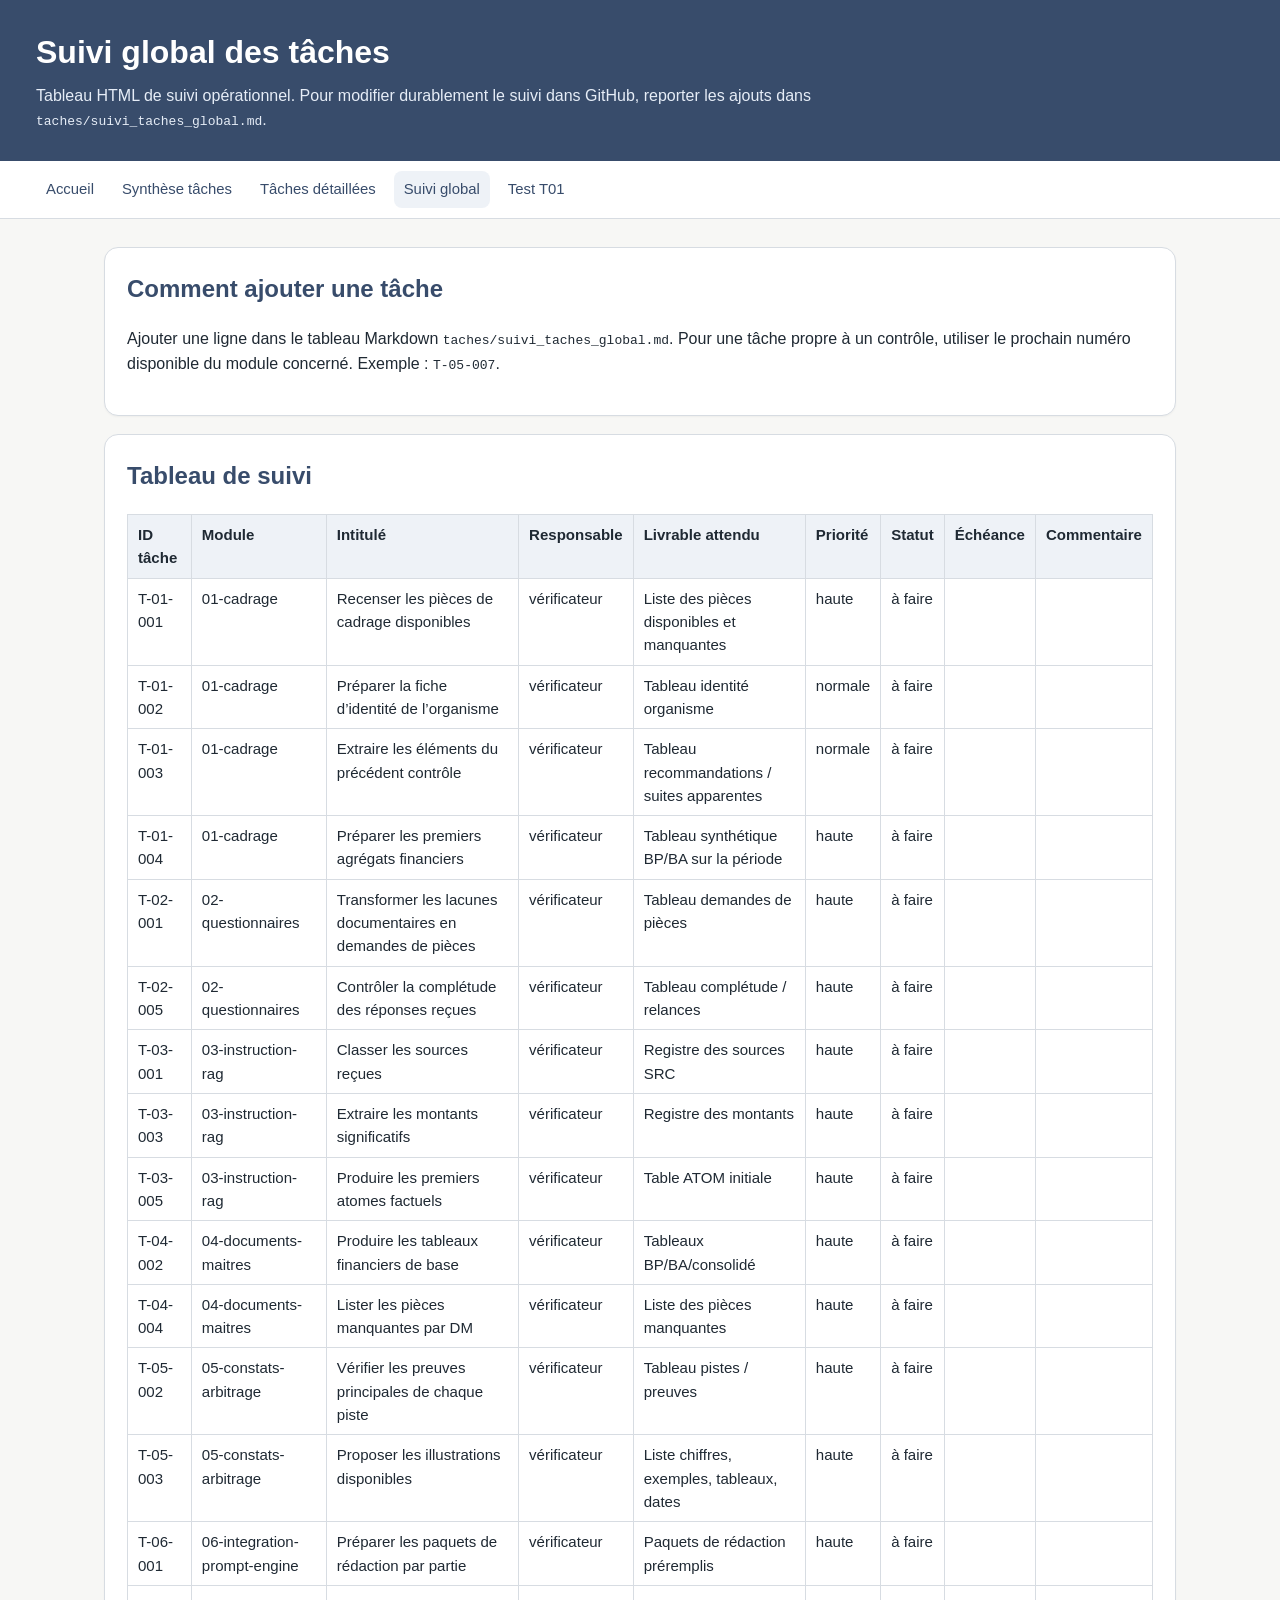
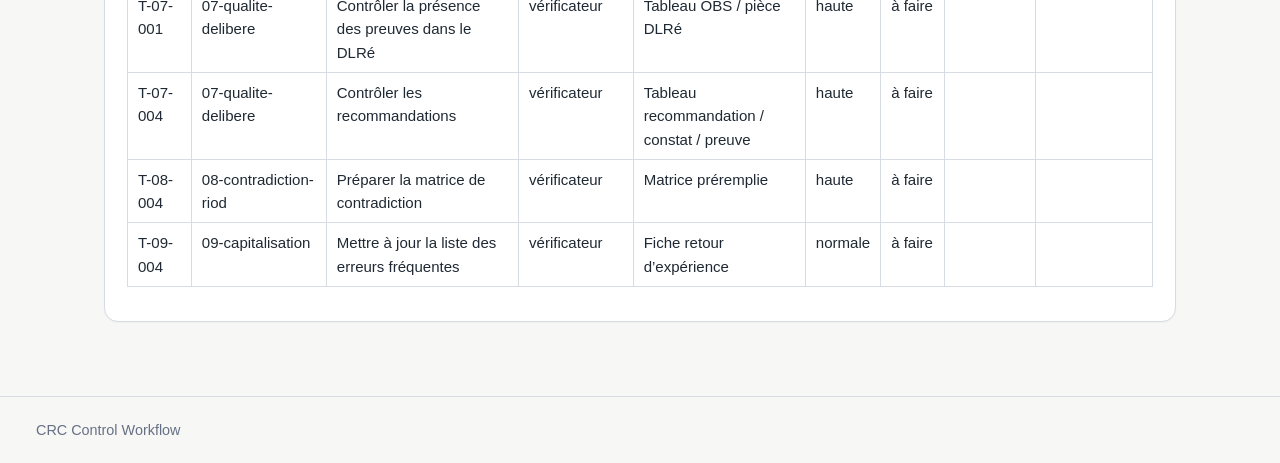
==== web/taches-suivi.html @ cb85615e "Ajoute une page HTML de suivi global des tâches" ====
<!doctype html>
<html lang="fr">
<head>
  <meta charset="utf-8">
  <meta name="viewport" content="width=device-width, initial-scale=1">
  <title>Suivi global des tâches</title>
  <link rel="stylesheet" href="../assets/css/style.css">
</head>
<body>
<header>
  <h1>Suivi global des tâches</h1>
  <p>Tableau HTML de suivi opérationnel. Pour modifier durablement le suivi dans GitHub, reporter les ajouts dans <code>taches/suivi_taches_global.md</code>.</p>
</header>
<nav>
  <a href="../index.html">Accueil</a>
  <a href="taches.html">Synthèse tâches</a>
  <a href="taches-detail.html">Tâches détaillées</a>
  <a class="active" href="taches-suivi.html">Suivi global</a>
  <a href="tests-t01.html">Test T01</a>
</nav>
<main>
<section class="card">
  <h2>Comment ajouter une tâche</h2>
  <p>Ajouter une ligne dans le tableau Markdown <code>taches/suivi_taches_global.md</code>. Pour une tâche propre à un contrôle, utiliser le prochain numéro disponible du module concerné. Exemple : <code>T-05-007</code>.</p>
</section>
<section class="card">
  <h2>Tableau de suivi</h2>
  <table>
    <tr><th>ID tâche</th><th>Module</th><th>Intitulé</th><th>Responsable</th><th>Livrable attendu</th><th>Priorité</th><th>Statut</th><th>Échéance</th><th>Commentaire</th></tr>
    <tr><td>T-01-001</td><td>01-cadrage</td><td>Recenser les pièces de cadrage disponibles</td><td>vérificateur</td><td>Liste des pièces disponibles et manquantes</td><td>haute</td><td>à faire</td><td></td><td></td></tr>
    <tr><td>T-01-002</td><td>01-cadrage</td><td>Préparer la fiche d’identité de l’organisme</td><td>vérificateur</td><td>Tableau identité organisme</td><td>normale</td><td>à faire</td><td></td><td></td></tr>
    <tr><td>T-01-003</td><td>01-cadrage</td><td>Extraire les éléments du précédent contrôle</td><td>vérificateur</td><td>Tableau recommandations / suites apparentes</td><td>normale</td><td>à faire</td><td></td><td></td></tr>
    <tr><td>T-01-004</td><td>01-cadrage</td><td>Préparer les premiers agrégats financiers</td><td>vérificateur</td><td>Tableau synthétique BP/BA sur la période</td><td>haute</td><td>à faire</td><td></td><td></td></tr>
    <tr><td>T-02-001</td><td>02-questionnaires</td><td>Transformer les lacunes documentaires en demandes de pièces</td><td>vérificateur</td><td>Tableau demandes de pièces</td><td>haute</td><td>à faire</td><td></td><td></td></tr>
    <tr><td>T-02-005</td><td>02-questionnaires</td><td>Contrôler la complétude des réponses reçues</td><td>vérificateur</td><td>Tableau complétude / relances</td><td>haute</td><td>à faire</td><td></td><td></td></tr>
    <tr><td>T-03-001</td><td>03-instruction-rag</td><td>Classer les sources reçues</td><td>vérificateur</td><td>Registre des sources SRC</td><td>haute</td><td>à faire</td><td></td><td></td></tr>
    <tr><td>T-03-003</td><td>03-instruction-rag</td><td>Extraire les montants significatifs</td><td>vérificateur</td><td>Registre des montants</td><td>haute</td><td>à faire</td><td></td><td></td></tr>
    <tr><td>T-03-005</td><td>03-instruction-rag</td><td>Produire les premiers atomes factuels</td><td>vérificateur</td><td>Table ATOM initiale</td><td>haute</td><td>à faire</td><td></td><td></td></tr>
    <tr><td>T-04-002</td><td>04-documents-maitres</td><td>Produire les tableaux financiers de base</td><td>vérificateur</td><td>Tableaux BP/BA/consolidé</td><td>haute</td><td>à faire</td><td></td><td></td></tr>
    <tr><td>T-04-004</td><td>04-documents-maitres</td><td>Lister les pièces manquantes par DM</td><td>vérificateur</td><td>Liste des pièces manquantes</td><td>haute</td><td>à faire</td><td></td><td></td></tr>
    <tr><td>T-05-002</td><td>05-constats-arbitrage</td><td>Vérifier les preuves principales de chaque piste</td><td>vérificateur</td><td>Tableau pistes / preuves</td><td>haute</td><td>à faire</td><td></td><td></td></tr>
    <tr><td>T-05-003</td><td>05-constats-arbitrage</td><td>Proposer les illustrations disponibles</td><td>vérificateur</td><td>Liste chiffres, exemples, tableaux, dates</td><td>haute</td><td>à faire</td><td></td><td></td></tr>
    <tr><td>T-06-001</td><td>06-integration-prompt-engine</td><td>Préparer les paquets de rédaction par partie</td><td>vérificateur</td><td>Paquets de rédaction préremplis</td><td>haute</td><td>à faire</td><td></td><td></td></tr>
    <tr><td>T-07-001</td><td>07-qualite-delibere</td><td>Contrôler la présence des preuves dans le DLRé</td><td>vérificateur</td><td>Tableau OBS / pièce DLRé</td><td>haute</td><td>à faire</td><td></td><td></td></tr>
    <tr><td>T-07-004</td><td>07-qualite-delibere</td><td>Contrôler les recommandations</td><td>vérificateur</td><td>Tableau recommandation / constat / preuve</td><td>haute</td><td>à faire</td><td></td><td></td></tr>
    <tr><td>T-08-004</td><td>08-contradiction-riod</td><td>Préparer la matrice de contradiction</td><td>vérificateur</td><td>Matrice préremplie</td><td>haute</td><td>à faire</td><td></td><td></td></tr>
    <tr><td>T-09-004</td><td>09-capitalisation</td><td>Mettre à jour la liste des erreurs fréquentes</td><td>vérificateur</td><td>Fiche retour d’expérience</td><td>normale</td><td>à faire</td><td></td><td></td></tr>
  </table>
</section>
</main>
<footer>CRC Control Workflow</footer>
</body>
</html>
---- assets/css/style.css ----
:root {
  --bg: #f7f7f5;
  --panel: #ffffff;
  --ink: #1f2933;
  --muted: #667085;
  --line: #d7dce2;
  --accent: #384c6b;
  --accent-2: #eef2f7;
  --code: #0f172a;
}

* { box-sizing: border-box; }

body {
  margin: 0;
  font-family: Arial, Helvetica, sans-serif;
  background: var(--bg);
  color: var(--ink);
  line-height: 1.55;
}

header {
  background: var(--accent);
  color: white;
  padding: 28px 36px;
}

header h1 { margin: 0 0 6px 0; font-size: 2rem; }
header p { margin: 0; max-width: 980px; color: #e6edf7; }

nav {
  background: #ffffff;
  border-bottom: 1px solid var(--line);
  padding: 10px 36px;
  display: flex;
  flex-wrap: wrap;
  gap: 8px;
  position: sticky;
  top: 0;
  z-index: 10;
}

nav a {
  color: var(--accent);
  text-decoration: none;
  padding: 7px 10px;
  border-radius: 8px;
  font-size: 0.93rem;
}

nav a:hover, nav a.active { background: var(--accent-2); }

main {
  max-width: 1120px;
  margin: 0 auto;
  padding: 28px 24px 56px;
}

.card {
  background: var(--panel);
  border: 1px solid var(--line);
  border-radius: 14px;
  padding: 22px;
  margin: 0 0 18px 0;
  box-shadow: 0 1px 2px rgba(0,0,0,0.04);
}

.grid {
  display: grid;
  grid-template-columns: repeat(auto-fit, minmax(250px, 1fr));
  gap: 14px;
}

h2 { margin-top: 0; color: var(--accent); }
h3 { margin-bottom: 8px; }

.kicker {
  text-transform: uppercase;
  letter-spacing: .06em;
  font-size: .78rem;
  color: var(--muted);
  font-weight: 700;
}

.module-link {
  display: block;
  text-decoration: none;
  color: inherit;
}

.module-link .card:hover {
  border-color: var(--accent);
  transform: translateY(-1px);
  transition: .12s ease;
}

table {
  width: 100%;
  border-collapse: collapse;
  margin: 12px 0;
  font-size: .94rem;
}

th, td {
  border: 1px solid var(--line);
  padding: 8px 10px;
  vertical-align: top;
}

th { background: var(--accent-2); text-align: left; }

pre, textarea {
  width: 100%;
  background: var(--code);
  color: #e5e7eb;
  border: 0;
  border-radius: 10px;
  padding: 14px;
  overflow: auto;
  font-size: .9rem;
  line-height: 1.45;
}

textarea { min-height: 260px; resize: vertical; font-family: Consolas, Monaco, monospace; }

button.copy {
  background: var(--accent);
  color: white;
  border: 0;
  border-radius: 8px;
  padding: 8px 12px;
  cursor: pointer;
  margin: 6px 0 10px;
}

button.copy:hover { opacity: .9; }

.badge {
  display: inline-block;
  background: var(--accent-2);
  color: var(--accent);
  padding: 3px 8px;
  border-radius: 999px;
  font-size: .82rem;
  margin-right: 5px;
}

footer {
  color: var(--muted);
  border-top: 1px solid var(--line);
  padding: 22px 36px;
  font-size: .9rem;
}
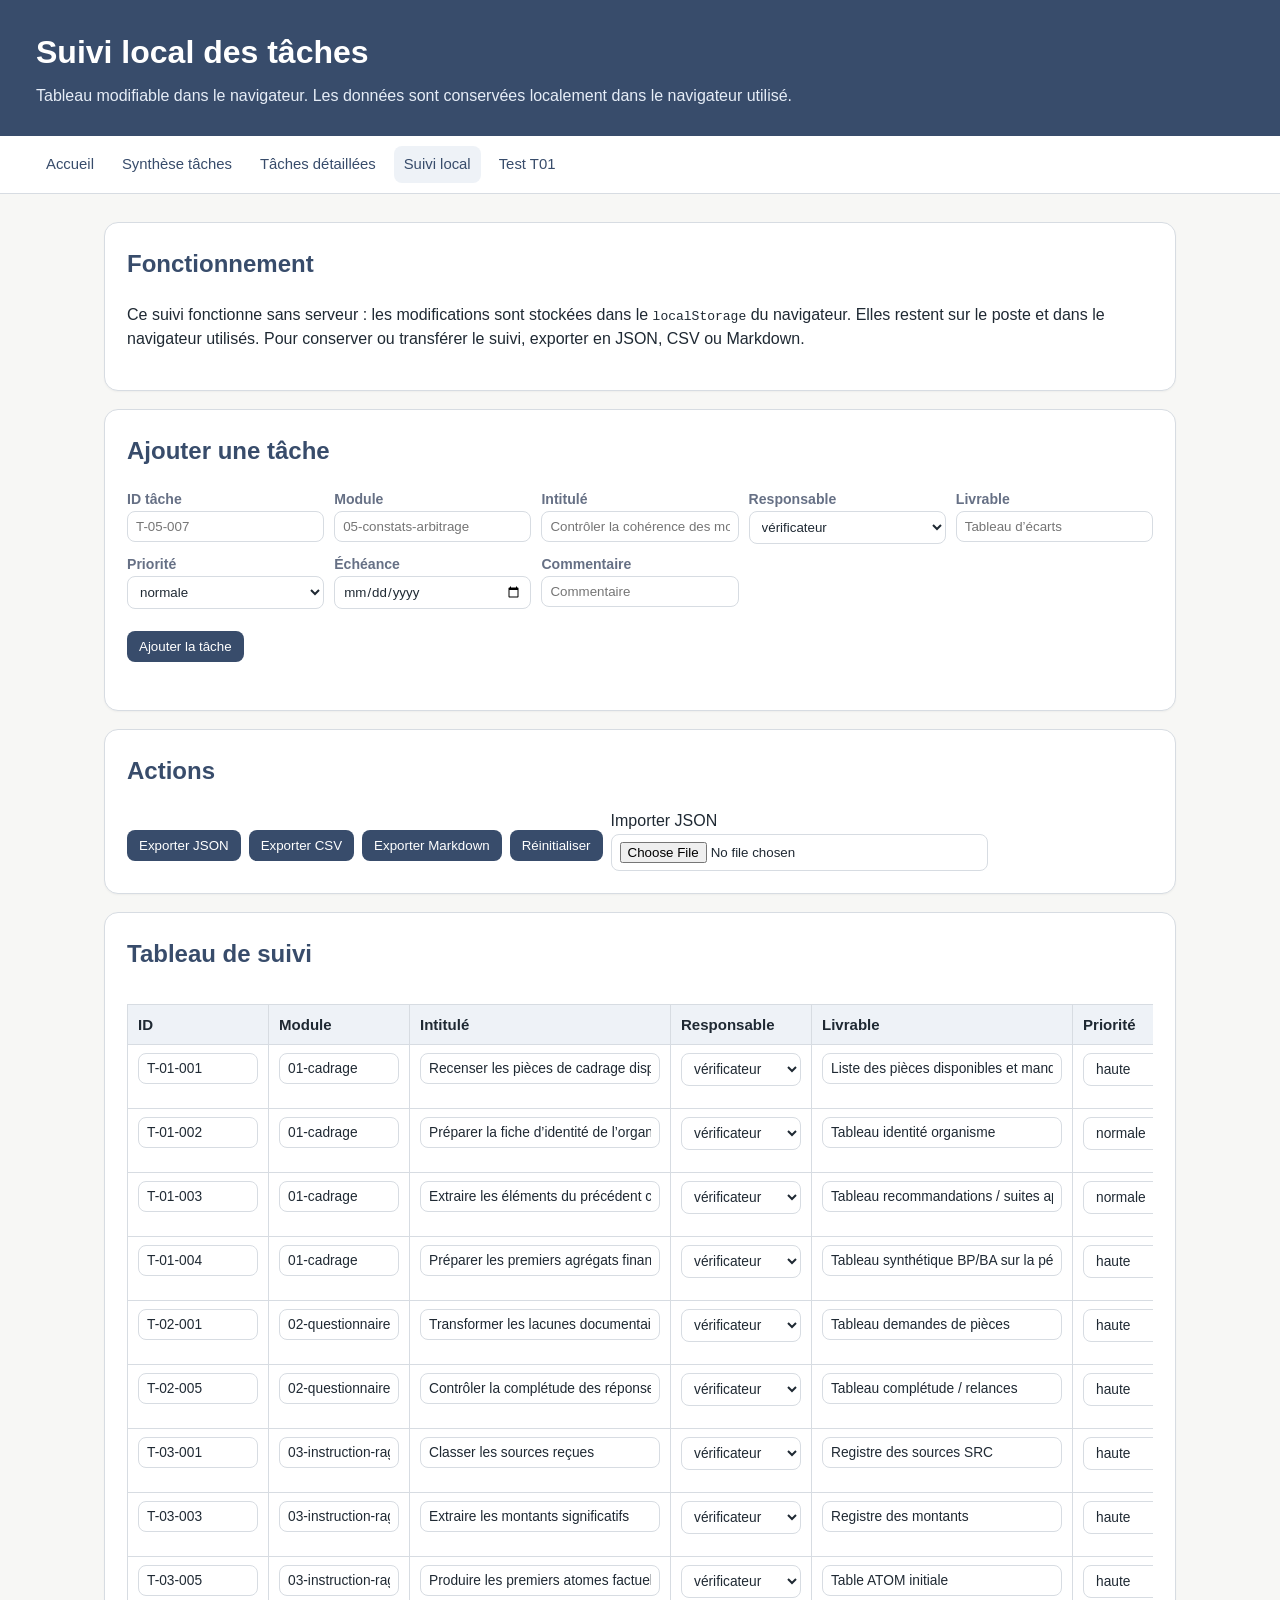
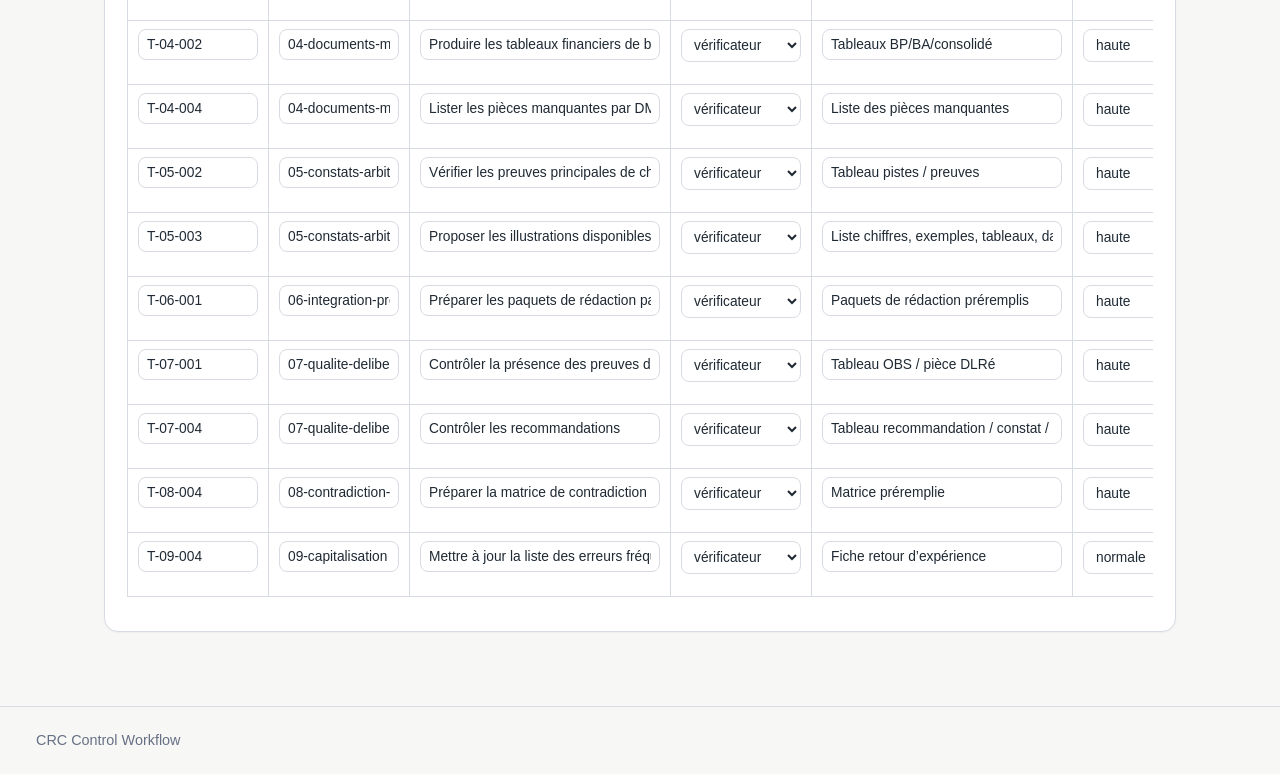
==== commit 27a6da3c: "Remplace la page de suivi par une couche locale modifiable" ====
--- a/web/taches-suivi.html
+++ b/web/taches-suivi.html
@@ -3,49 +3,64 @@
 <head>
   <meta charset="utf-8">
   <meta name="viewport" content="width=device-width, initial-scale=1">
-  <title>Suivi global des tâches</title>
+  <title>Suivi local des tâches</title>
   <link rel="stylesheet" href="../assets/css/style.css">
+  <script src="../assets/js/app.js" defer></script>
 </head>
 <body>
 <header>
-  <h1>Suivi global des tâches</h1>
-  <p>Tableau HTML de suivi opérationnel. Pour modifier durablement le suivi dans GitHub, reporter les ajouts dans <code>taches/suivi_taches_global.md</code>.</p>
+  <h1>Suivi local des tâches</h1>
+  <p>Tableau modifiable dans le navigateur. Les données sont conservées localement dans le navigateur utilisé.</p>
 </header>
 <nav>
   <a href="../index.html">Accueil</a>
   <a href="taches.html">Synthèse tâches</a>
   <a href="taches-detail.html">Tâches détaillées</a>
-  <a class="active" href="taches-suivi.html">Suivi global</a>
+  <a class="active" href="taches-suivi.html">Suivi local</a>
   <a href="tests-t01.html">Test T01</a>
 </nav>
 <main>
 <section class="card">
-  <h2>Comment ajouter une tâche</h2>
-  <p>Ajouter une ligne dans le tableau Markdown <code>taches/suivi_taches_global.md</code>. Pour une tâche propre à un contrôle, utiliser le prochain numéro disponible du module concerné. Exemple : <code>T-05-007</code>.</p>
+  <h2>Fonctionnement</h2>
+  <p>Ce suivi fonctionne sans serveur : les modifications sont stockées dans le <code>localStorage</code> du navigateur. Elles restent sur le poste et dans le navigateur utilisés. Pour conserver ou transférer le suivi, exporter en JSON, CSV ou Markdown.</p>
 </section>
+
+<section class="card">
+  <h2>Ajouter une tâche</h2>
+  <div class="form-grid">
+    <label>ID tâche<input id="new-id" placeholder="T-05-007"></label>
+    <label>Module<input id="new-module" placeholder="05-constats-arbitrage"></label>
+    <label>Intitulé<input id="new-title" placeholder="Contrôler la cohérence des montants"></label>
+    <label>Responsable<select id="new-owner"><option>vérificateur</option><option>rapporteur</option><option>binôme</option><option>président de section</option><option>ministère public</option><option>autre</option></select></label>
+    <label>Livrable<input id="new-deliverable" placeholder="Tableau d’écarts"></label>
+    <label>Priorité<select id="new-priority"><option>haute</option><option selected>normale</option><option>basse</option></select></label>
+    <label>Échéance<input id="new-due" type="date"></label>
+    <label>Commentaire<input id="new-comment" placeholder="Commentaire"></label>
+  </div>
+  <p><button class="copy" onclick="addTask()">Ajouter la tâche</button></p>
+</section>
+
+<section class="card">
+  <h2>Actions</h2>
+  <div class="toolbar">
+    <button class="copy" onclick="exportTasks('json')">Exporter JSON</button>
+    <button class="copy" onclick="exportTasks('csv')">Exporter CSV</button>
+    <button class="copy" onclick="exportTasks('md')">Exporter Markdown</button>
+    <button class="copy" onclick="resetTasks()">Réinitialiser</button>
+    <label>Importer JSON<input type="file" accept="application/json,.json" onchange="importTasksFromFile(this)"></label>
+  </div>
+</section>
+
 <section class="card">
   <h2>Tableau de suivi</h2>
-  <table>
-    <tr><th>ID tâche</th><th>Module</th><th>Intitulé</th><th>Responsable</th><th>Livrable attendu</th><th>Priorité</th><th>Statut</th><th>Échéance</th><th>Commentaire</th></tr>
-    <tr><td>T-01-001</td><td>01-cadrage</td><td>Recenser les pièces de cadrage disponibles</td><td>vérificateur</td><td>Liste des pièces disponibles et manquantes</td><td>haute</td><td>à faire</td><td></td><td></td></tr>
-    <tr><td>T-01-002</td><td>01-cadrage</td><td>Préparer la fiche d’identité de l’organisme</td><td>vérificateur</td><td>Tableau identité organisme</td><td>normale</td><td>à faire</td><td></td><td></td></tr>
-    <tr><td>T-01-003</td><td>01-cadrage</td><td>Extraire les éléments du précédent contrôle</td><td>vérificateur</td><td>Tableau recommandations / suites apparentes</td><td>normale</td><td>à faire</td><td></td><td></td></tr>
-    <tr><td>T-01-004</td><td>01-cadrage</td><td>Préparer les premiers agrégats financiers</td><td>vérificateur</td><td>Tableau synthétique BP/BA sur la période</td><td>haute</td><td>à faire</td><td></td><td></td></tr>
-    <tr><td>T-02-001</td><td>02-questionnaires</td><td>Transformer les lacunes documentaires en demandes de pièces</td><td>vérificateur</td><td>Tableau demandes de pièces</td><td>haute</td><td>à faire</td><td></td><td></td></tr>
-    <tr><td>T-02-005</td><td>02-questionnaires</td><td>Contrôler la complétude des réponses reçues</td><td>vérificateur</td><td>Tableau complétude / relances</td><td>haute</td><td>à faire</td><td></td><td></td></tr>
-    <tr><td>T-03-001</td><td>03-instruction-rag</td><td>Classer les sources reçues</td><td>vérificateur</td><td>Registre des sources SRC</td><td>haute</td><td>à faire</td><td></td><td></td></tr>
-    <tr><td>T-03-003</td><td>03-instruction-rag</td><td>Extraire les montants significatifs</td><td>vérificateur</td><td>Registre des montants</td><td>haute</td><td>à faire</td><td></td><td></td></tr>
-    <tr><td>T-03-005</td><td>03-instruction-rag</td><td>Produire les premiers atomes factuels</td><td>vérificateur</td><td>Table ATOM initiale</td><td>haute</td><td>à faire</td><td></td><td></td></tr>
-    <tr><td>T-04-002</td><td>04-documents-maitres</td><td>Produire les tableaux financiers de base</td><td>vérificateur</td><td>Tableaux BP/BA/consolidé</td><td>haute</td><td>à faire</td><td></td><td></td></tr>
-    <tr><td>T-04-004</td><td>04-documents-maitres</td><td>Lister les pièces manquantes par DM</td><td>vérificateur</td><td>Liste des pièces manquantes</td><td>haute</td><td>à faire</td><td></td><td></td></tr>
-    <tr><td>T-05-002</td><td>05-constats-arbitrage</td><td>Vérifier les preuves principales de chaque piste</td><td>vérificateur</td><td>Tableau pistes / preuves</td><td>haute</td><td>à faire</td><td></td><td></td></tr>
-    <tr><td>T-05-003</td><td>05-constats-arbitrage</td><td>Proposer les illustrations disponibles</td><td>vérificateur</td><td>Liste chiffres, exemples, tableaux, dates</td><td>haute</td><td>à faire</td><td></td><td></td></tr>
-    <tr><td>T-06-001</td><td>06-integration-prompt-engine</td><td>Préparer les paquets de rédaction par partie</td><td>vérificateur</td><td>Paquets de rédaction préremplis</td><td>haute</td><td>à faire</td><td></td><td></td></tr>
-    <tr><td>T-07-001</td><td>07-qualite-delibere</td><td>Contrôler la présence des preuves dans le DLRé</td><td>vérificateur</td><td>Tableau OBS / pièce DLRé</td><td>haute</td><td>à faire</td><td></td><td></td></tr>
-    <tr><td>T-07-004</td><td>07-qualite-delibere</td><td>Contrôler les recommandations</td><td>vérificateur</td><td>Tableau recommandation / constat / preuve</td><td>haute</td><td>à faire</td><td></td><td></td></tr>
-    <tr><td>T-08-004</td><td>08-contradiction-riod</td><td>Préparer la matrice de contradiction</td><td>vérificateur</td><td>Matrice préremplie</td><td>haute</td><td>à faire</td><td></td><td></td></tr>
-    <tr><td>T-09-004</td><td>09-capitalisation</td><td>Mettre à jour la liste des erreurs fréquentes</td><td>vérificateur</td><td>Fiche retour d’expérience</td><td>normale</td><td>à faire</td><td></td><td></td></tr>
-  </table>
+  <div class="table-wrap">
+    <table>
+      <thead>
+        <tr><th>ID</th><th>Module</th><th>Intitulé</th><th>Responsable</th><th>Livrable</th><th>Priorité</th><th>Statut</th><th>Échéance</th><th>Commentaire</th><th>Action</th></tr>
+      </thead>
+      <tbody id="tasks-body"></tbody>
+    </table>
+  </div>
 </section>
 </main>
 <footer>CRC Control Workflow</footer>
--- a/assets/css/style.css
+++ b/assets/css/style.css
@@ -151,3 +151,45 @@
   padding: 22px 36px;
   font-size: .9rem;
 }
+
+input, select {
+  width: 100%;
+  border: 1px solid var(--line);
+  border-radius: 8px;
+  padding: 7px 8px;
+  background: #fff;
+  color: var(--ink);
+  font-family: Arial, Helvetica, sans-serif;
+}
+
+.toolbar {
+  display: flex;
+  flex-wrap: wrap;
+  gap: 8px;
+  align-items: end;
+}
+
+.form-grid {
+  display: grid;
+  grid-template-columns: repeat(auto-fit, minmax(180px, 1fr));
+  gap: 10px;
+}
+
+.form-grid label {
+  font-size: .88rem;
+  color: var(--muted);
+  font-weight: 700;
+}
+
+.table-wrap { overflow-x: auto; }
+
+#tasks-body input, #tasks-body select {
+  min-width: 120px;
+  font-size: .86rem;
+}
+
+#tasks-body td:nth-child(3) input,
+#tasks-body td:nth-child(5) input,
+#tasks-body td:nth-child(9) input {
+  min-width: 240px;
+}
